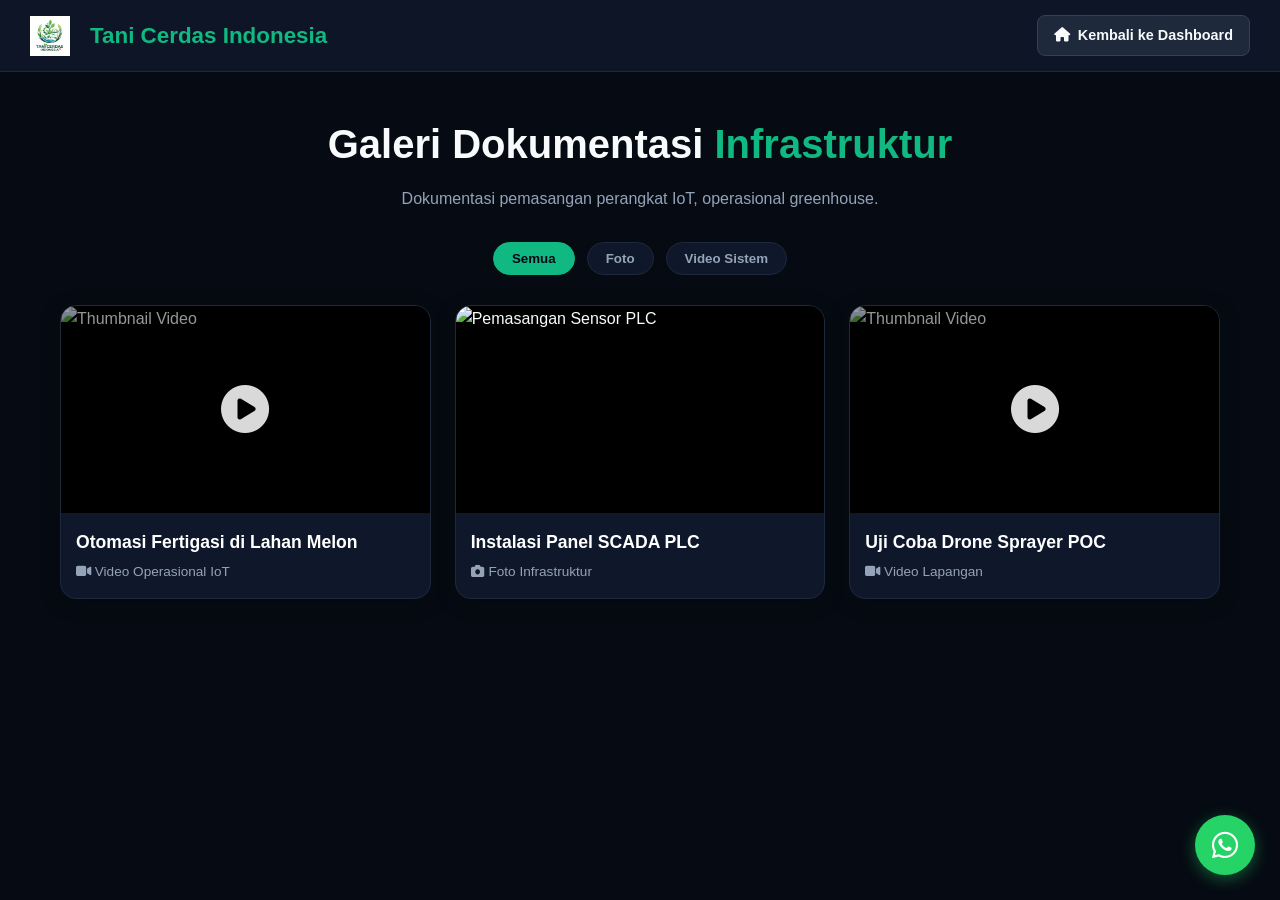
==== gallery.html @ fa145133 "Update gallery.html" ====
<!DOCTYPE html>
<html lang="id">
<head>
    <meta charset="UTF-8">
    <meta name="viewport" content="width=device-width, initial-scale=1.0">
    <title>Gallery - Tani Cerdas Indonesia</title>
    <link rel="stylesheet" href="https://cdnjs.cloudflare.com/ajax/libs/font-awesome/6.4.0/css/all.min.css">
    
    <style>
        :root {
            --bg: #060b13;
            --panel: #0f172a;
            --panel-alt: #1e293b;
            --primary: #10b981;
            --primary-hover: #059669;
            --accent: #3b82f6;
            --text: #f8fafc;
            --muted: #94a3b8;
            --radius: 16px;
            --whatsapp: #25d366;
        }

        * {
            box-sizing: border-box;
            margin: 0;
            padding: 0;
        }

        body {
            font-family: 'Segoe UI', Roboto, Helvetica, Arial, sans-serif;
            background-color: var(--bg);
            color: var(--text);
            line-height: 1.6;
        }

        /* Navigation Bar */
        nav {
            background-color: rgba(15, 23, 42, 0.9);
            backdrop-filter: blur(8px);
            padding: 15px 30px;
            display: flex;
            justify-content: space-between;
            align-items: center;
            border-bottom: 1px solid #1e293b;
            position: sticky;
            top: 0;
            z-index: 1000;
        }

        .logo {
            font-size: 1.4rem;
            font-weight: bold;
            color: var(--primary);
            display: flex;
            align-items: center;
            gap: 10px;
        }

        .back-home-btn {
            background-color: var(--panel-alt);
            border: 1px solid #334155;
            color: var(--text);
            padding: 8px 16px;
            border-radius: 8px;
            text-decoration: none;
            font-size: 0.9rem;
            font-weight: 600;
            display: inline-flex;
            align-items: center;
            gap: 8px;
            transition: all 0.2s ease;
        }

        .back-home-btn:hover {
            border-color: var(--primary);
            color: var(--primary);
        }

        /* Header Section */
        .gallery-header {
            max-width: 1200px;
            margin: 40px auto 20px auto;
            padding: 0 20px;
            text-align: center;
        }

        .gallery-header h1 {
            font-size: 2.5rem;
            margin-bottom: 10px;
        }

        .gallery-header h1 span {
            color: var(--primary);
        }

        .gallery-header p {
            color: var(--muted);
            max-width: 600px;
            margin: 0 auto;
        }

        /* Filter Tabs */
        .filter-container {
            display: flex;
            justify-content: center;
            gap: 12px;
            margin: 30px 0;
        }

        .filter-btn {
            background-color: var(--panel);
            border: 1px solid #1e293b;
            color: var(--muted);
            padding: 8px 18px;
            border-radius: 20px;
            cursor: pointer;
            font-weight: 600;
            transition: all 0.2s;
        }

        .filter-btn.active, .filter-btn:hover {
            background-color: var(--primary);
            color: #020617;
            border-color: var(--primary);
        }

        /* Gallery Grid */
        .gallery-container {
            max-width: 1200px;
            margin: 0 auto 60px auto;
            padding: 0 20px;
            display: grid;
            grid-template-columns: repeat(auto-fill, minmax(300px, 1fr));
            gap: 24px;
        }

        .gallery-item {
            background-color: var(--panel);
            border: 1px solid #1e293b;
            border-radius: var(--radius);
            overflow: hidden;
            box-shadow: 0 4px 20px rgba(0,0,0,0.3);
            transition: transform 0.3s, border-color 0.3s;
        }

        .gallery-item:hover {
            transform: translateY(-5px);
            border-color: var(--primary);
        }

        .media-wrapper {
            position: relative;
            width: 100%;
            padding-top: 56.25%; /* 16:9 Aspect Ratio */
            background-color: #000;
            cursor: pointer;
            overflow: hidden;
        }

        .media-wrapper img {
            position: absolute;
            top: 0;
            left: 0;
            width: 100%;
            height: 100%;
            object-fit: cover;
            transition: transform 0.3s;
        }

        .gallery-item:hover .media-wrapper img {
            transform: scale(1.05);
        }

        /* Play Button Overlay untuk Video */
        .video-overlay {
            position: absolute;
            top: 0;
            left: 0;
            width: 100%;
            height: 100%;
            background: rgba(0, 0, 0, 0.4);
            display: flex;
            align-items: center;
            justify-content: center;
            transition: background 0.3s;
        }

        .video-overlay i {
            font-size: 3rem;
            color: #fff;
            opacity: 0.85;
            transition: transform 0.3s, color 0.3s;
        }

        .gallery-item:hover .video-overlay i {
            transform: scale(1.15);
            color: var(--primary);
        }

        .item-info {
            padding: 15px;
        }

        .item-info h3 {
            font-size: 1.1rem;
            margin-bottom: 5px;
            color: #fff;
        }

        .item-info p {
            font-size: 0.85rem;
            color: var(--muted);
        }

        /* Lightbox/Modal System */
        .lightbox {
            position: fixed;
            top: 0;
            left: 0;
            width: 100%;
            height: 100%;
            background-color: rgba(2, 6, 23, 0.95);
            z-index: 2000;
            display: flex;
            align-items: center;
            justify-content: center;
            opacity: 0;
            pointer-events: none;
            transition: opacity 0.3s ease;
        }

        .lightbox.active {
            opacity: 1;
            pointer-events: auto;
        }

        .lightbox-content {
            position: relative;
            width: 90%;
            max-width: 900px;
            aspect-ratio: 16/9;
            background: #000;
            border-radius: 8px;
            overflow: hidden;
        }

        .lightbox-content iframe, .lightbox-content img {
            width: 100%;
            height: 100%;
            border: none;
            display: block;
        }

        .close-lightbox {
            position: absolute;
            top: -40px;
            right: 0;
            color: #fff;
            font-size: 1.5rem;
            cursor: pointer;
            background: none;
            border: none;
        }

        /* Floating WhatsApp Button */
        .wa-floating {
            position: fixed;
            width: 60px;
            height: 60px;
            bottom: 25px;
            right: 25px;
            background-color: var(--whatsapp);
            color: #fff;
            border-radius: 50%;
            text-align: center;
            font-size: 30px;
            box-shadow: 0 4px 15px rgba(37, 211, 102, 0.4);
            z-index: 9999;
            display: flex;
            align-items: center;
            justify-content: center;
            text-decoration: none;
            transition: all 0.3s ease;
            animation: wa-pulse 2s infinite;
        }

        @keyframes wa-pulse {
            0% { box-shadow: 0 0 0 0 rgba(37, 211, 102, 0.5); }
            70% { box-shadow: 0 0 0 15px rgba(37, 211, 102, 0); }
            100% { box-shadow: 0 0 0 0 rgba(37, 211, 102, 0); }
        }
    </style>
</head>
<body>

    <nav>
        <div class="logo">
            <img src="Assets/logo_tci.jpg" alt="Logo" style="height: 40px; margin-right: 10px; vertical-align: middle;">
            <span>Tani Cerdas Indonesia</span>
        </div>
        <a href="index.html" class="back-home-btn">
            <i class="fa-solid fa-house"></i> Kembali ke Dashboard
        </a>
    </nav>

    <div class="gallery-header">
        <h1>Galeri Dokumentasi <span>Infrastruktur</span></h1>
        <p>Dokumentasi pemasangan perangkat IoT, operasional greenhouse.</p>
    </div>

    <div class="filter-container">
        <button class="filter-btn active" onclick="filterGallery('all')">Semua</button>
        <button class="filter-btn" onclick="filterGallery('foto')">Foto</button>
        <button class="filter-btn" onclick="filterGallery('video')">Video Sistem</button>
    </div>

    <div class="gallery-container">
        
        <div class="gallery-item video">
            <div class="media-wrapper" onclick="openVideo('9ukeJrSBzpA')">
                <img src="https://img.youtube.com/vi/9ukeJrSBzpA/hqdefault.jpg" alt="Thumbnail Video">
                <div class="video-overlay">
                    <i class="fa-solid fa-circle-play"></i>
                </div>
            </div>
            <div class="item-info">
                <h3>Otomasi Fertigasi di Lahan Melon</h3>
                <p><i class="fa-solid fa-video"></i> Video Operasional IoT</p>
            </div>
        </div>

        <div class="gallery-item foto">
            <div class="media-wrapper" onclick="openImage('Assets/greenhouse_1.jpg')">
                <img src="Assets/greenhouse_1.jpg" alt="Pemasangan Sensor PLC">
            </div>
            <div class="item-info">
                <h3>Instalasi Panel SCADA PLC</h3>
                <p><i class="fa-solid fa-camera"></i> Foto Infrastruktur</p>
            </div>
        </div>

        <div class="gallery-item video">
            <div class="media-wrapper" onclick="openVideo('YOUR_YOUTUBE_ID_HERE')">
                <img src="https://img.youtube.com/vi/dQw4w9WgXcQ/hqdefault.jpg" alt="Thumbnail Video">
                <div class="video-overlay">
                    <i class="fa-solid fa-circle-play"></i>
                </div>
            </div>
            <div class="item-info">
                <h3>Uji Coba Drone Sprayer POC</h3>
                <p><i class="fa-solid fa-video"></i> Video Lapangan</p>
            </div>
        </div>

    </div>

    <div id="lightbox" class="lightbox">
        <div class="lightbox-content">
            <button class="close-lightbox" onclick="closeLightbox()"><i class="fa-solid fa-xmark"></i> Tutup</button>
            <div id="lightbox-target" style="width: 100%; height: 100%;"></div>
        </div>
    </div>

    <a href="https://wa.me/6283177799511?text=Halo%20Tim%20Support%20Tani%20Cerdas%20Indonesia..." class="wa-floating" target="_blank" rel="noopener noreferrer">
        <i class="fa-brands fa-whatsapp"></i>
    </a>

    <script>
        const lightbox = document.getElementById('lightbox');
        const target = document.getElementById('lightbox-target');

        // Buka Pop-up Video YouTube
        function openVideo(youtubeId) {
            target.innerHTML = `<iframe src="https://www.youtube.com/embed/${youtubeId}?autoplay=1" allow="accelerometer; autoplay; clipboard-write; encrypted-media; gyroscope; picture-in-picture" allowfullscreen></iframe>`;
            lightbox.classList.add('active');
        }

        // Buka Pop-up Gambar Ukuran Besar
        function openImage(imageSrc) {
            target.innerHTML = `<img src="${imageSrc}" style="object-fit: contain;">`;
            lightbox.classList.add('active');
        }

        // Tutup Pop-up (dan hentikan suara video)
        function closeLightbox() {
            lightbox.classList.remove('active');
            target.innerHTML = ''; // Menghapus iframe otomatis mematikan video
        }

        // Filter Kategori (Semua / Foto / Video)
        function filterGallery(category) {
            // Ubah status tombol aktif
            const buttons = document.querySelectorAll('.filter-btn');
            buttons.forEach(btn => btn.classList.remove('active'));
            event.target.classList.add('active');

            // Sembunyikan atau tampilkan item
            const items = document.querySelectorAll('.gallery-item');
            items.forEach(item => {
                if (category === 'all') {
                    item.style.display = 'block';
                } else if (item.classList.contains(category)) {
                    item.style.display = 'block';
                } else {
                    item.style.display = 'none';
                }
            });
        }

        // Tutup modal jika area luar diklik
        lightbox.addEventListener('click', function(e) {
            if(e.target === lightbox) {
                closeLightbox();
            }
        });
    </script>
</body>
</html>
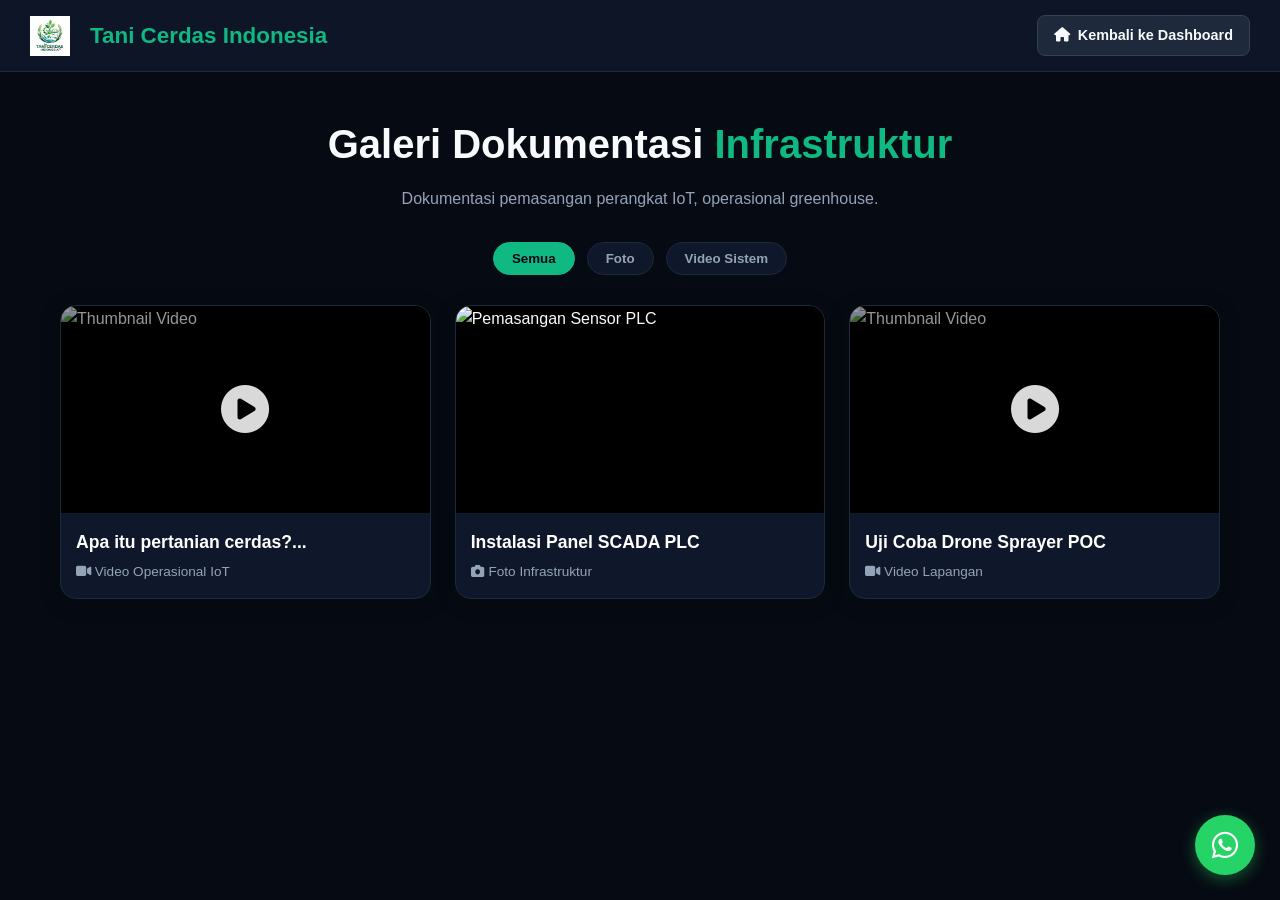
==== commit fcc64924: "Update gallery.html" ====
--- a/gallery.html
+++ b/gallery.html
@@ -324,7 +324,7 @@
                 </div>
             </div>
             <div class="item-info">
-                <h3>Otomasi Fertigasi di Lahan Melon</h3>
+                <h3>Apa itu pertanian cerdas?...</h3>
                 <p><i class="fa-solid fa-video"></i> Video Operasional IoT</p>
             </div>
         </div>
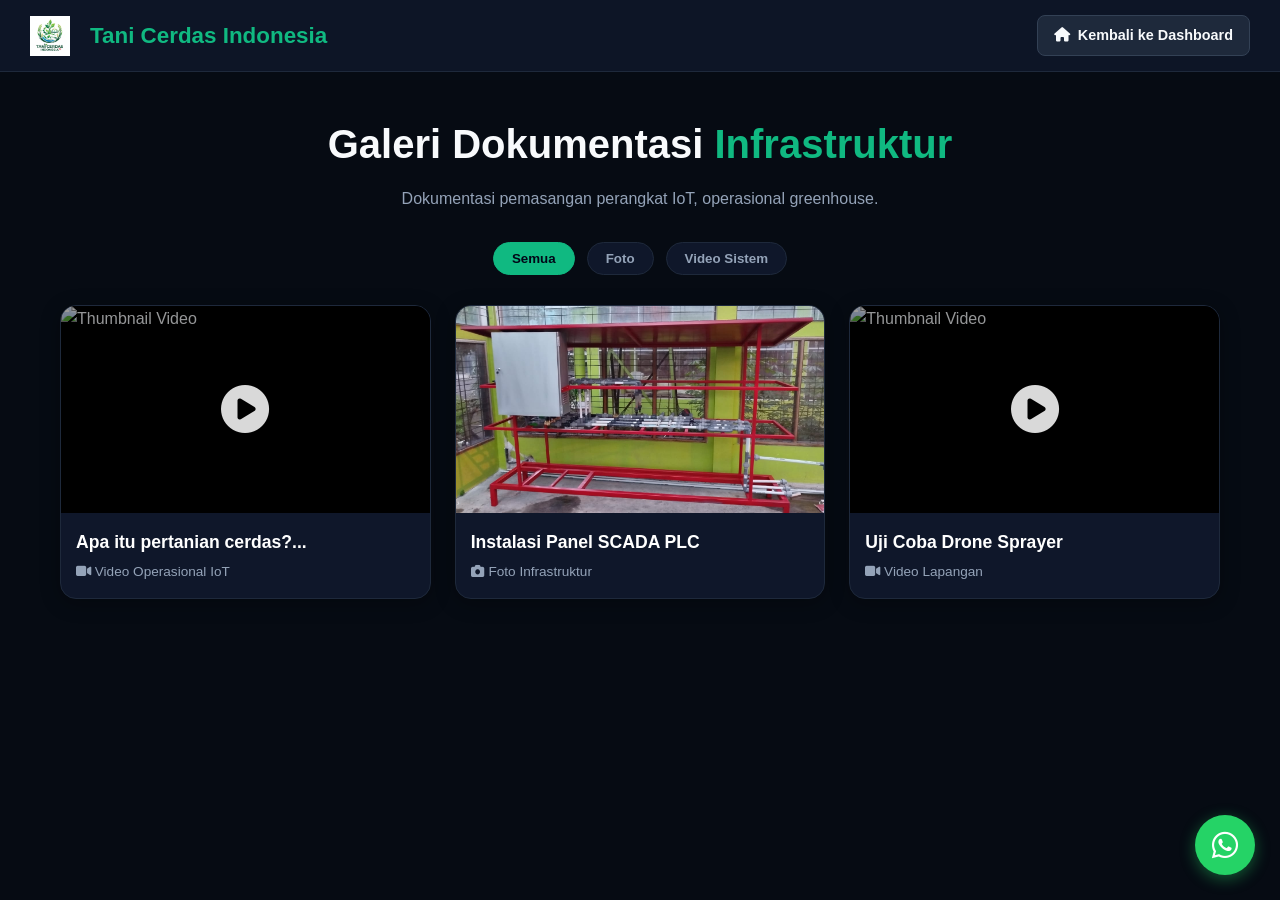
==== commit 89c30242: "Update gallery.html" ====
--- a/gallery.html
+++ b/gallery.html
@@ -340,14 +340,14 @@
         </div>
 
         <div class="gallery-item video">
-            <div class="media-wrapper" onclick="openVideo('YOUR_YOUTUBE_ID_HERE')">
-                <img src="https://img.youtube.com/vi/dQw4w9WgXcQ/hqdefault.jpg" alt="Thumbnail Video">
+            <div class="media-wrapper" onclick="openVideo('sAdGaF-eW9Q')">
+                <img src="https://img.youtube.com/vi/sAdGaF-eW9Q/hqdefault.jpg" alt="Thumbnail Video">
                 <div class="video-overlay">
                     <i class="fa-solid fa-circle-play"></i>
                 </div>
             </div>
             <div class="item-info">
-                <h3>Uji Coba Drone Sprayer POC</h3>
+                <h3>Uji Coba Drone Sprayer</h3>
                 <p><i class="fa-solid fa-video"></i> Video Lapangan</p>
             </div>
         </div>
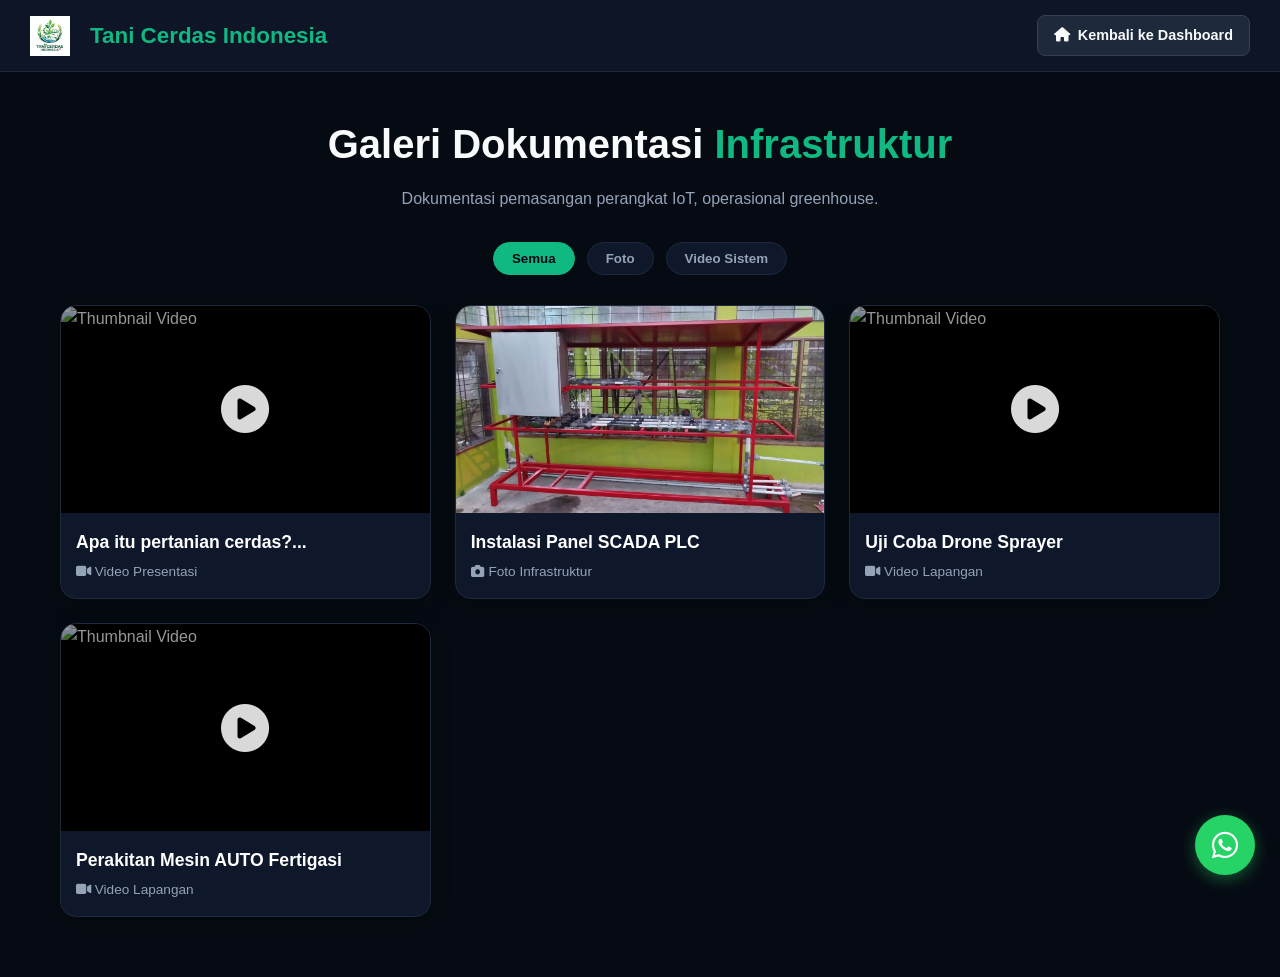
==== commit 634ac5c9: "Update gallery.html" ====
--- a/gallery.html
+++ b/gallery.html
@@ -325,7 +325,7 @@
             </div>
             <div class="item-info">
                 <h3>Apa itu pertanian cerdas?...</h3>
-                <p><i class="fa-solid fa-video"></i> Video Operasional IoT</p>
+                <p><i class="fa-solid fa-video"></i> Video Presentasi </p>
             </div>
         </div>
 
@@ -351,7 +351,20 @@
                 <p><i class="fa-solid fa-video"></i> Video Lapangan</p>
             </div>
         </div>
-
+        
+        <div class="gallery-item video">
+            <div class="media-wrapper" onclick="openVideo('3X1cNTISh9s')">
+                <img src="https://img.youtube.com/vi/3X1cNTISh9s/hqdefault.jpg" alt="Thumbnail Video">
+                <div class="video-overlay">
+                    <i class="fa-solid fa-circle-play"></i>
+                </div>
+            </div>
+            <div class="item-info">
+                <h3>Perakitan Mesin AUTO Fertigasi</h3>
+                <p><i class="fa-solid fa-video"></i> Video Lapangan</p>
+            </div>
+        </div>
+              
     </div>
 
     <div id="lightbox" class="lightbox">
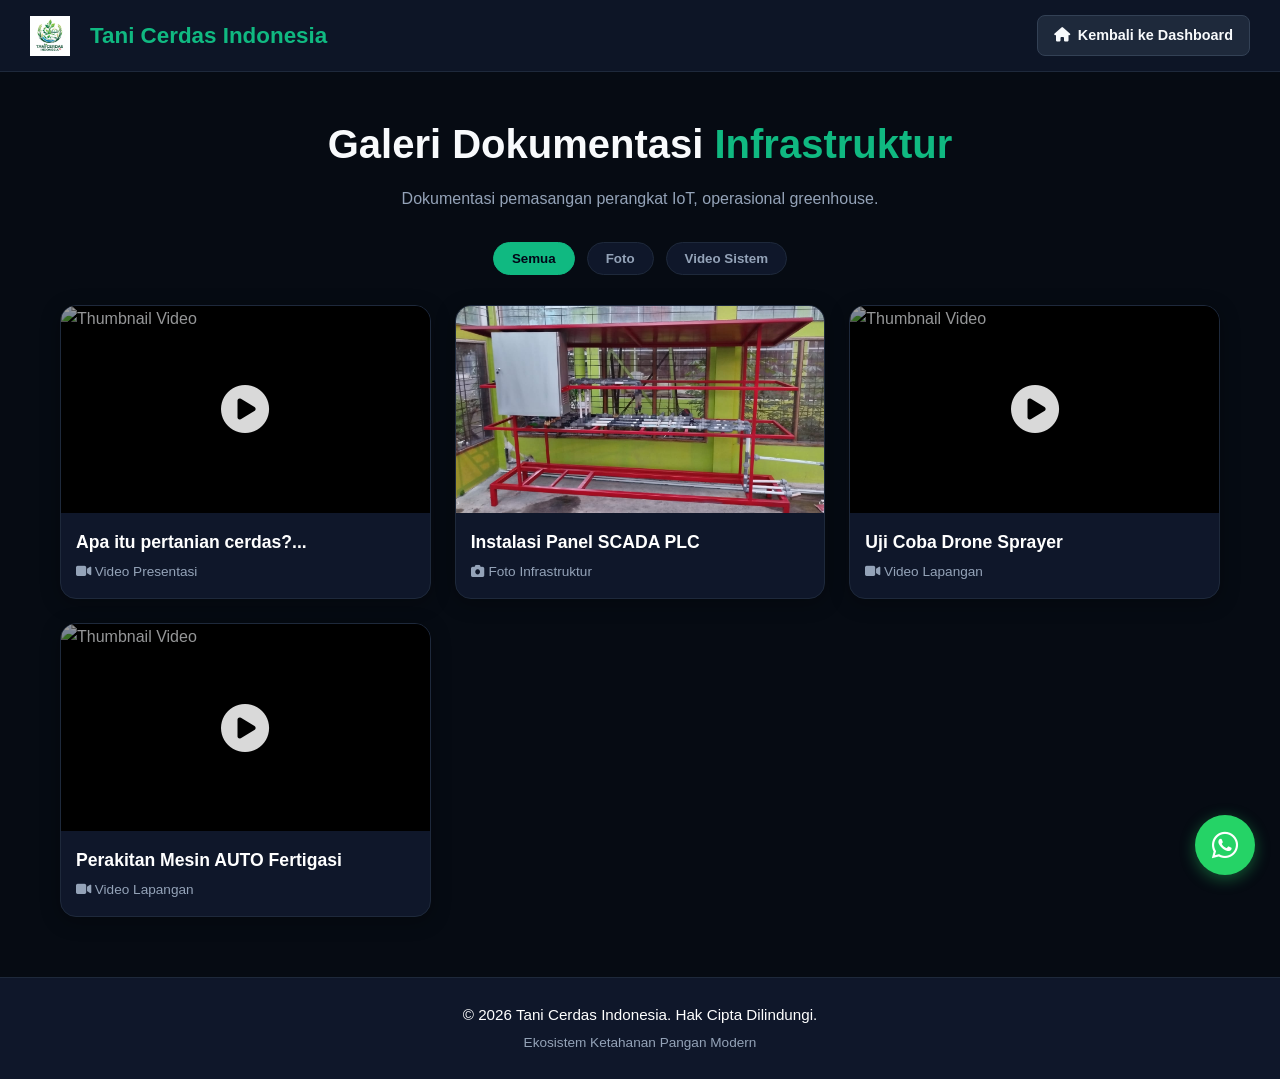
==== commit 4691442a: "Update gallery.html" ====
--- a/gallery.html
+++ b/gallery.html
@@ -289,6 +289,35 @@
             70% { box-shadow: 0 0 0 15px rgba(37, 211, 102, 0); }
             100% { box-shadow: 0 0 0 0 rgba(37, 211, 102, 0); }
         }
+
+       /* Footer Copyright */
+        footer {
+            background-color: var(--panel);
+            color: var(--muted);
+            padding: 25px 20px;
+            border-top: 1px solid #1e293b;
+            text-align: center;
+            width: 100%;
+            margin-top: 40px;
+        }
+
+        .footer-container {
+            max-width: 1200px;
+            margin: 0 auto;
+        }
+
+        .copyright {
+            font-size: 0.95rem;
+            font-weight: 500;
+            margin-bottom: 5px;
+            color: #ffffff;
+        }
+
+        .footer-slogan {
+            font-size: 0.85rem;
+            color: var(--muted);
+        }
+ 
     </style>
 </head>
 <body>
@@ -377,7 +406,13 @@
     <a href="https://wa.me/6283177799511?text=Halo%20Tim%20Support%20Tani%20Cerdas%20Indonesia..." class="wa-floating" target="_blank" rel="noopener noreferrer">
         <i class="fa-brands fa-whatsapp"></i>
     </a>
-
+ <footer>
+        <div class="footer-container">
+            <p class="copyright">&copy; 2026 Tani Cerdas Indonesia. Hak Cipta Dilindungi.</p>
+            <p class="footer-slogan">Ekosistem Ketahanan Pangan Modern</p>
+        </div>
+    </footer>
+    
     <script>
         const lightbox = document.getElementById('lightbox');
         const target = document.getElementById('lightbox-target');
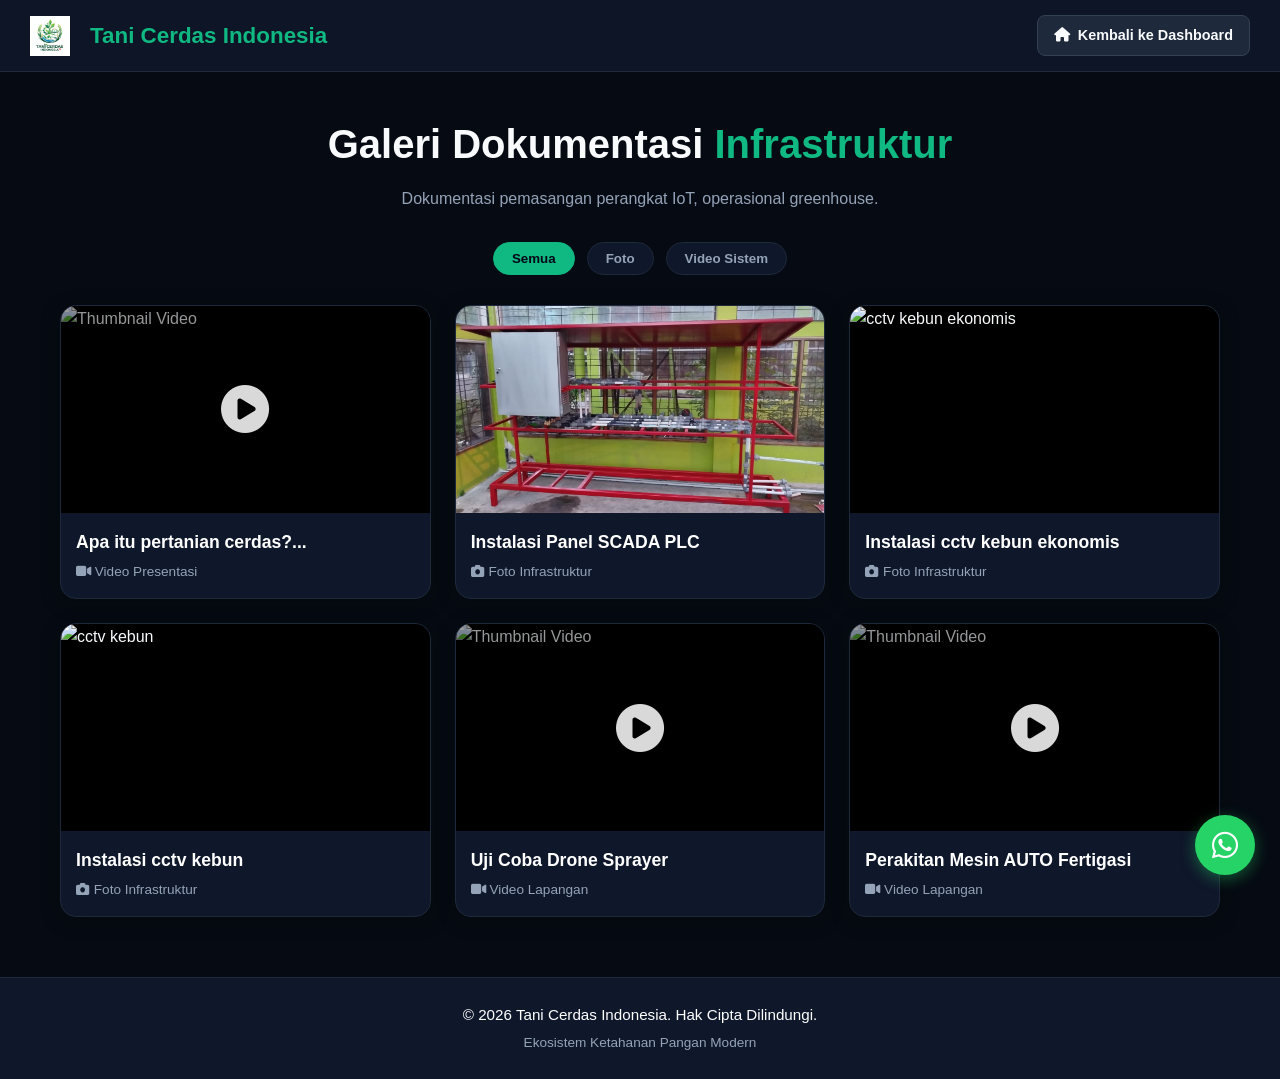
==== commit 4594a6e8: "Update gallery.html" ====
--- a/gallery.html
+++ b/gallery.html
@@ -368,6 +368,26 @@
             </div>
         </div>
 
+        <div class="gallery-item foto">
+            <div class="media-wrapper" onclick="openImage('Assets/cctvkebun1.jpg')">
+                <img src="Assets/cctvkebun1.jpg" alt="cctv kebun ekonomis">
+            </div>
+            <div class="item-info">
+                <h3>Instalasi cctv kebun ekonomis</h3>
+                <p><i class="fa-solid fa-camera"></i> Foto Infrastruktur</p>
+            </div>
+        </div>
+
+         <div class="gallery-item foto">
+            <div class="media-wrapper" onclick="openImage('Assets/cctvkebun2.jpg')">
+                <img src="Assets/cctvkebun2.jpg" alt="cctv kebun">
+            </div>
+            <div class="item-info">
+                <h3>Instalasi cctv kebun</h3>
+                <p><i class="fa-solid fa-camera"></i> Foto Infrastruktur</p>
+            </div>
+        </div>
+
         <div class="gallery-item video">
             <div class="media-wrapper" onclick="openVideo('sAdGaF-eW9Q')">
                 <img src="https://img.youtube.com/vi/sAdGaF-eW9Q/hqdefault.jpg" alt="Thumbnail Video">
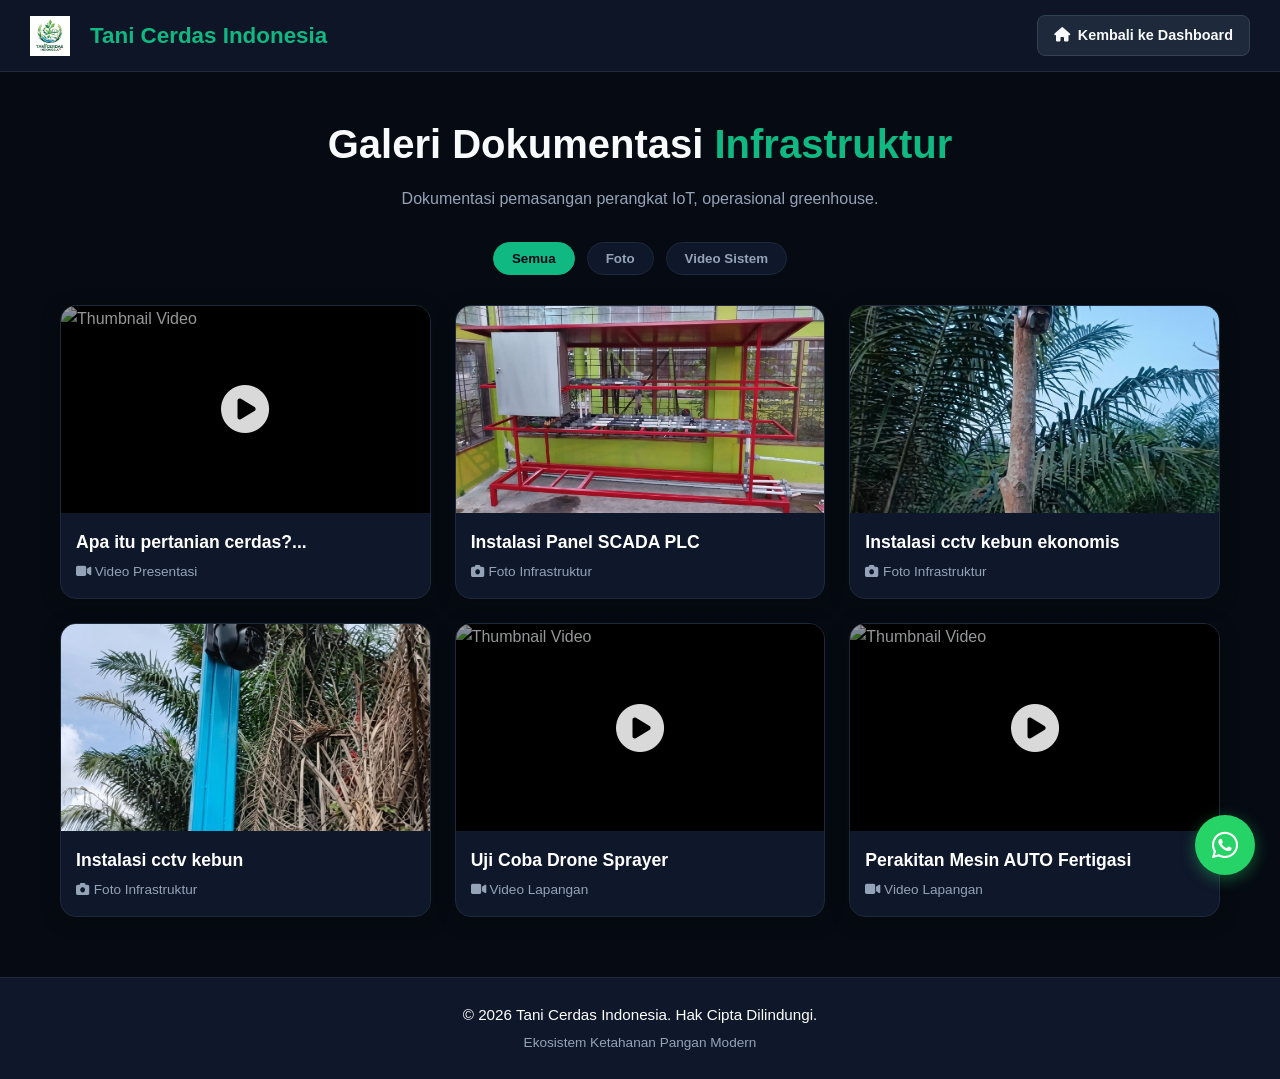
==== commit 662fffa3: "Update gallery.html" ====
--- a/gallery.html
+++ b/gallery.html
@@ -369,8 +369,8 @@
         </div>
 
         <div class="gallery-item foto">
-            <div class="media-wrapper" onclick="openImage('Assets/cctvkebun1.jpg')">
-                <img src="Assets/cctvkebun1.jpg" alt="cctv kebun ekonomis">
+            <div class="media-wrapper" onclick="openImage('Assets/cctvkebun1.png')">
+                <img src="Assets/cctvkebun1.png" alt="cctv kebun ekonomis">
             </div>
             <div class="item-info">
                 <h3>Instalasi cctv kebun ekonomis</h3>
@@ -379,8 +379,8 @@
         </div>
 
          <div class="gallery-item foto">
-            <div class="media-wrapper" onclick="openImage('Assets/cctvkebun2.jpg')">
-                <img src="Assets/cctvkebun2.jpg" alt="cctv kebun">
+            <div class="media-wrapper" onclick="openImage('Assets/cctvkebun2.png')">
+                <img src="Assets/cctvkebun2.png" alt="cctv kebun">
             </div>
             <div class="item-info">
                 <h3>Instalasi cctv kebun</h3>
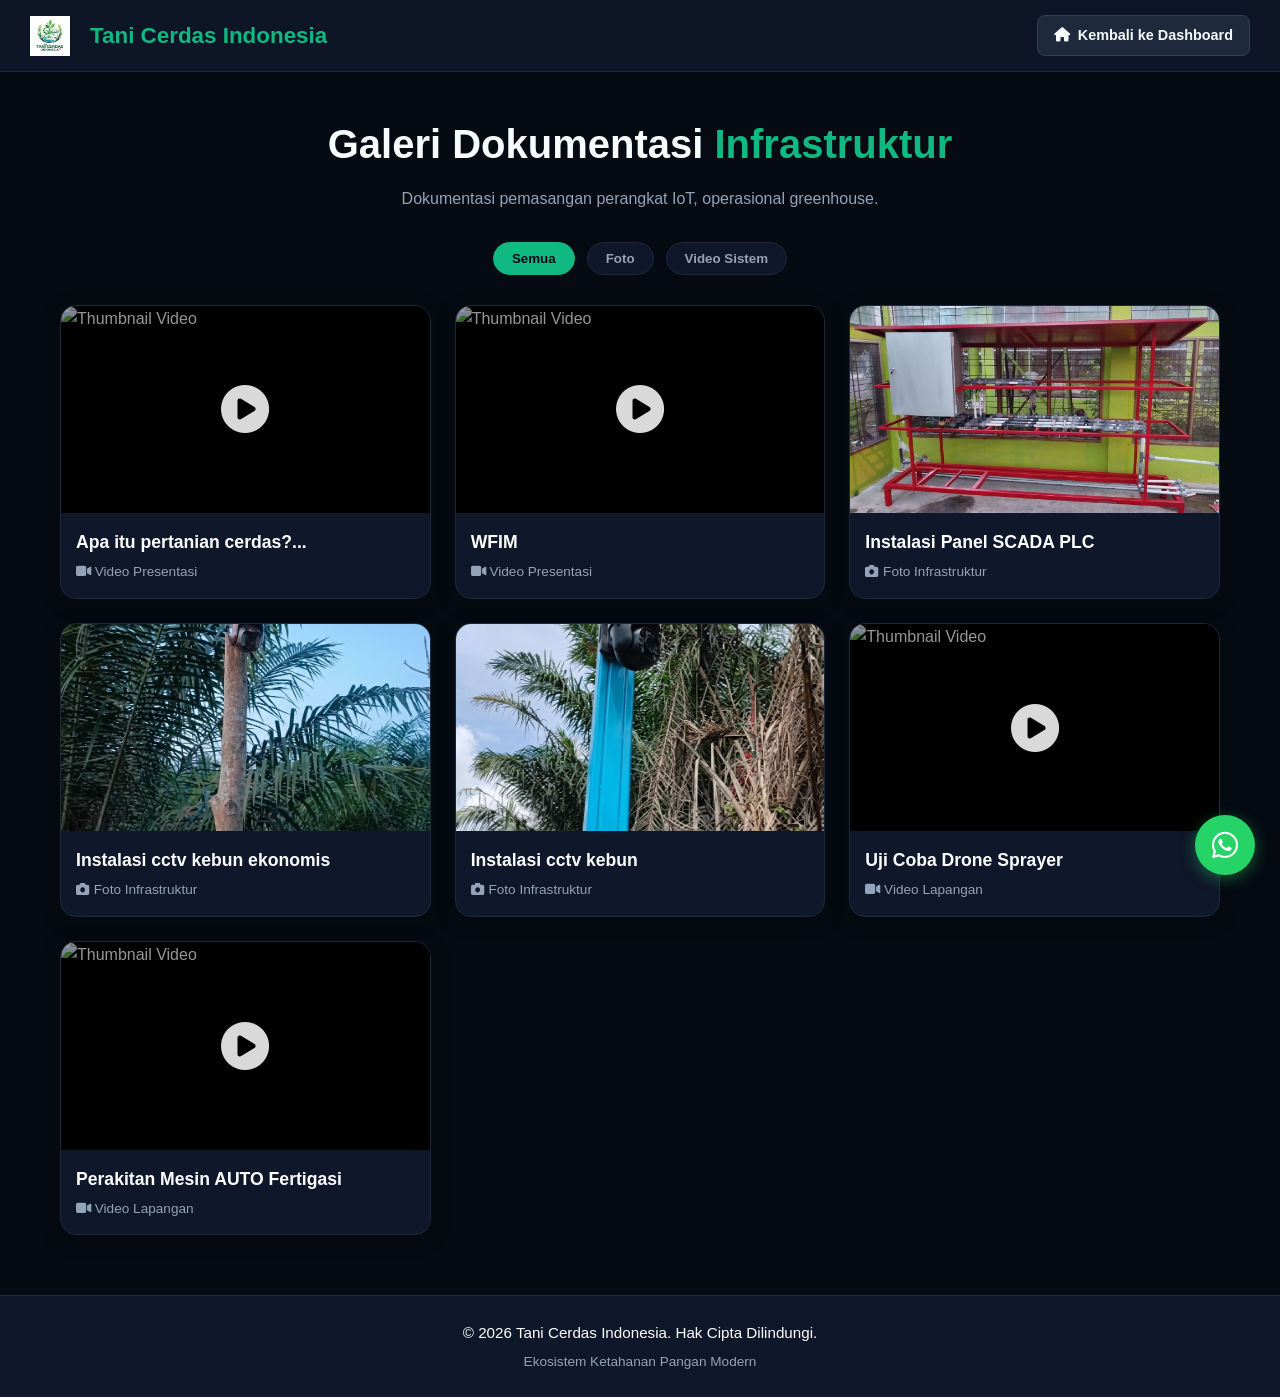
==== commit 7421a893: "Update gallery.html" ====
--- a/gallery.html
+++ b/gallery.html
@@ -358,6 +358,19 @@
             </div>
         </div>
 
+        <div class="gallery-item video">
+            <div class="media-wrapper" onclick="openVideo('-SRkvD_e5es')">
+                <img src="https://img.youtube.com/vi/-SRkvD_e5es/hqdefault.jpg" alt="Thumbnail Video">
+                <div class="video-overlay">
+                    <i class="fa-solid fa-circle-play"></i>
+                </div>
+            </div>
+            <div class="item-info">
+                <h3>WFIM</h3>
+                <p><i class="fa-solid fa-video"></i> Video Presentasi </p>
+            </div>
+        </div>
+
         <div class="gallery-item foto">
             <div class="media-wrapper" onclick="openImage('Assets/greenhouse_1.jpg')">
                 <img src="Assets/greenhouse_1.jpg" alt="Pemasangan Sensor PLC">
